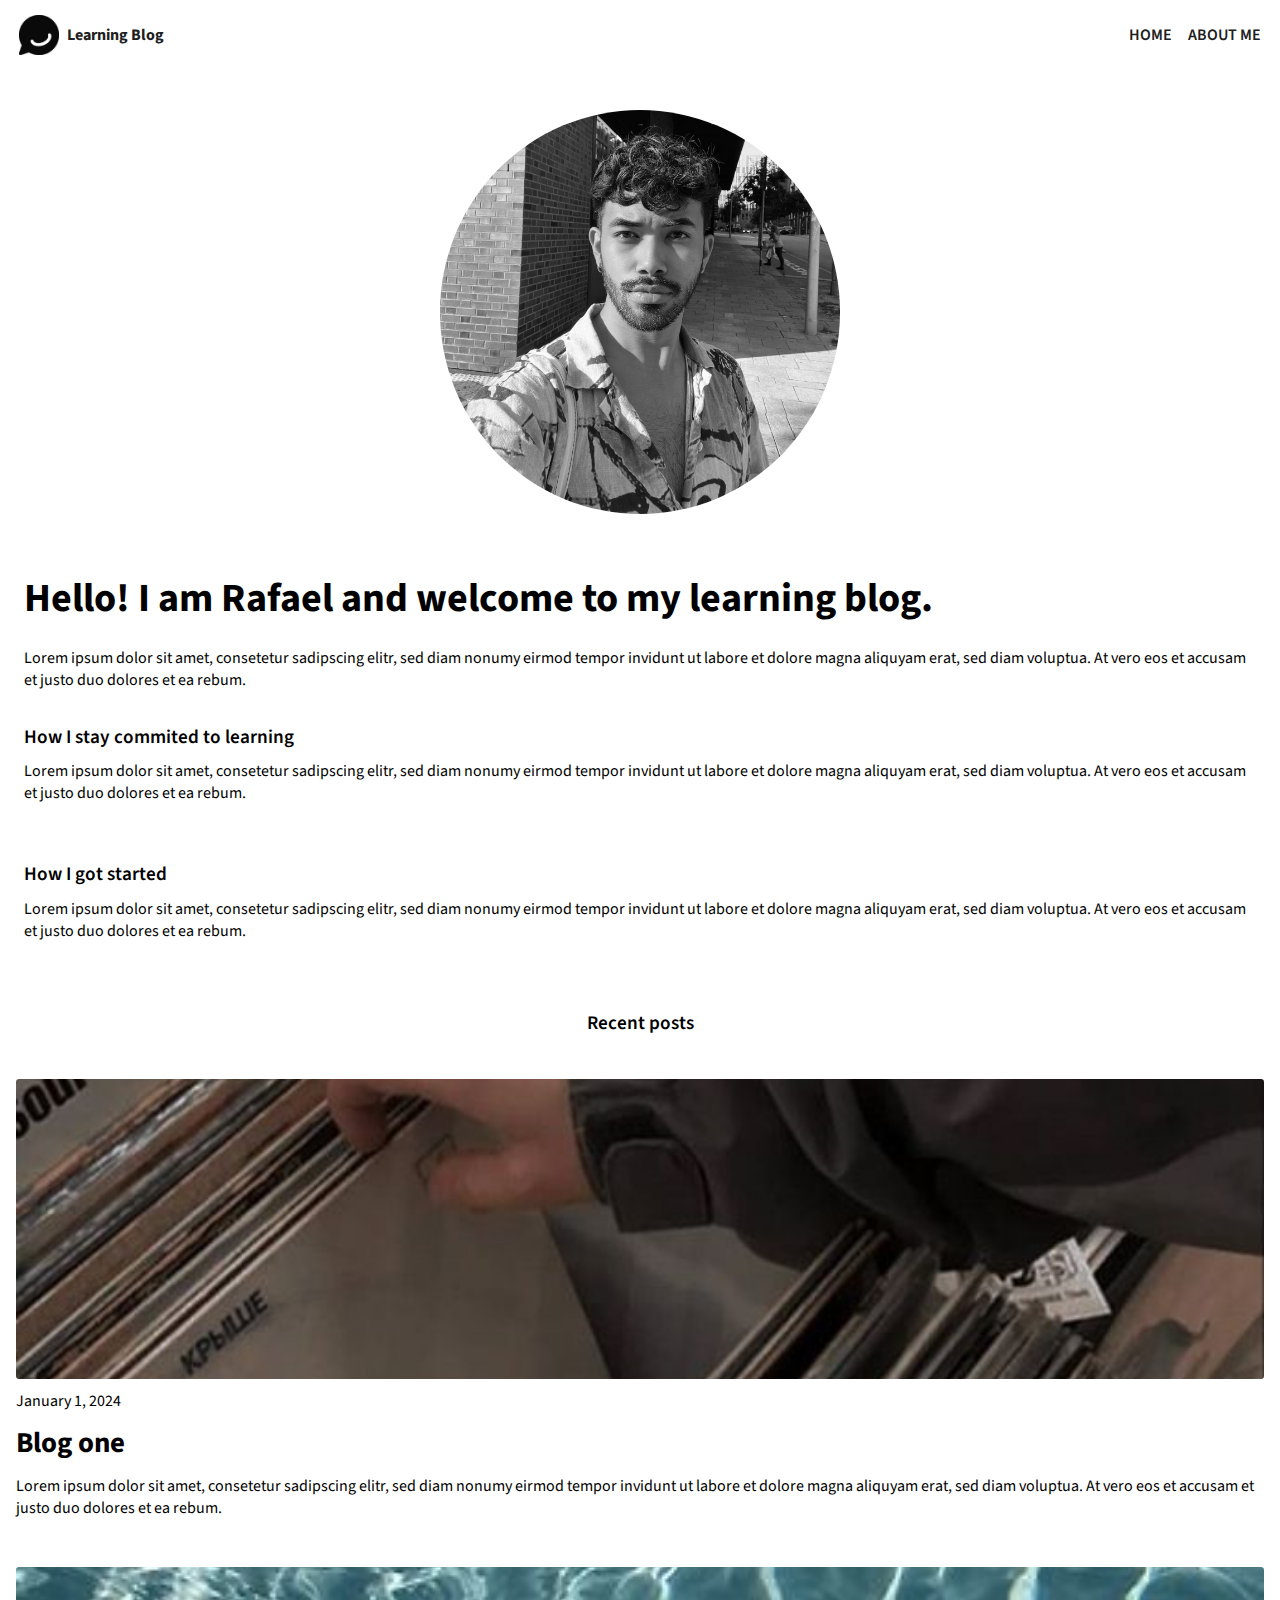
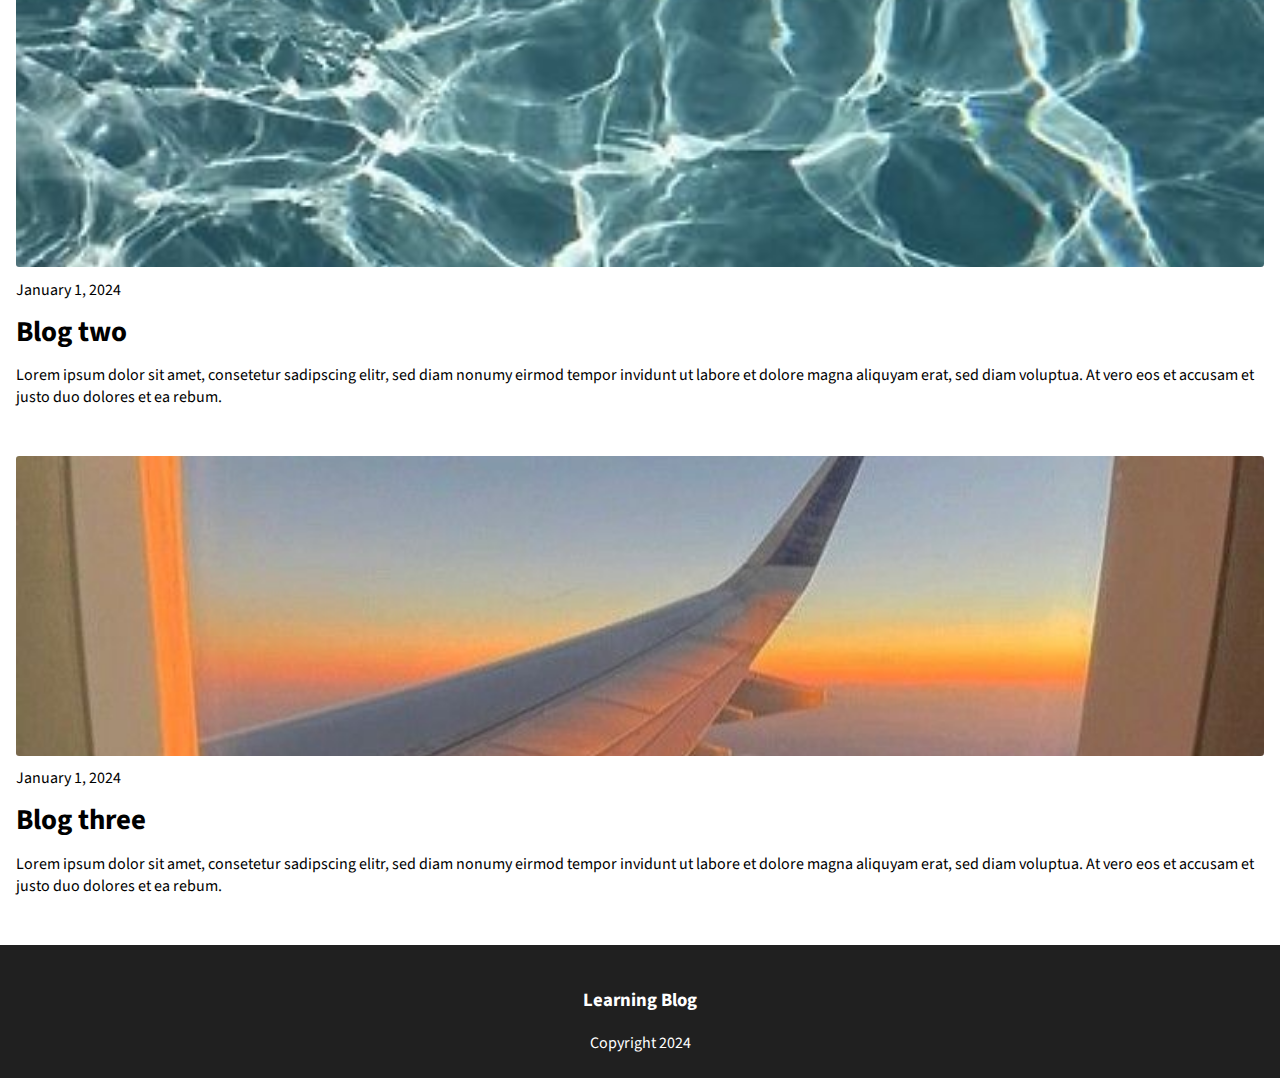
==== about.html @ 52d1913d "add about page" ====
<!DOCTYPE html>
<html lang="en">
<head>
      <meta charset="UTF-8">
      <meta name="viewport" content="width=device-width, initial-scale=1.0">
      <title>Learning Blog</title>
      <link rel="stylesheet" href="about.css">

      <!-- Google Fonts -->
      <link rel="preconnect" href="https://fonts.googleapis.com">
      <link rel="preconnect" href="https://fonts.gstatic.com" crossorigin>
      <link href="https://fonts.googleapis.com/css2?family=Source+Sans+3:ital,wght@0,200..900;1,200..900&display=swap" rel="stylesheet">
</head>
<body>
      <header>
            <nav class="flex"> 
                  <div class="nav-title flex">
                        <img src="./images/blog-logo.png" class="logo" alt="page logo">
                        <h3>Learning Blog</h3>
                  </div>
                  <ul class="flex">
                        <li><a href="./index.html">HOME</a></li>
                        <li><a href="#">ABOUT ME</a></li>
                  </ul>
            </nav>
      </header>

      <main>
            <section class="about flex">

                  <img src="images/user.jpg" alt="User avatar"> 

                  <div class="about-txt flex">
                        <h1>Hello! I am Rafael and welcome to my learning blog.</h1>
                        <p>Lorem ipsum dolor sit amet, consetetur sadipscing elitr, sed diam nonumy eirmod tempor invidunt ut labore et dolore magna aliquyam erat, sed diam voluptua. At vero eos et accusam et justo duo dolores et ea rebum.</p>
                  </div>
      
                  <div class="about-sub">
                        <p class="headline">How I stay commited to learning</p>
                        <p>Lorem ipsum dolor sit amet, consetetur sadipscing elitr, sed diam nonumy eirmod tempor invidunt ut labore et dolore magna aliquyam erat, sed diam voluptua. At vero eos et accusam et justo duo dolores et ea rebum.</p>
                  </div>
      
                  <div class="about-sub">
                        <p class="headline">How I got started</p>
                        <p>Lorem ipsum dolor sit amet, consetetur sadipscing elitr, sed diam nonumy eirmod tempor invidunt ut labore et dolore magna aliquyam erat, sed diam voluptua. At vero eos et accusam et justo duo dolores et ea rebum.</p>
                  </div>
      
                  <p class="headline">Recent posts</p>
            </section>
                  
            <article class="art-one flex">
                  <img src="images/blog-1.jpg">
                  <p>January 1, 2024</p>
                  <h1>Blog one</h1>
                  <p>Lorem ipsum dolor sit amet, consetetur sadipscing elitr, sed diam nonumy eirmod tempor invidunt ut labore et dolore magna aliquyam erat, sed diam voluptua. At vero eos et accusam et justo duo dolores et ea rebum.</p>
            </article>

            <article class="art-two flex">
                  <img src="images/blog-2.jpg">
                  <p>January 1, 2024</p>
                  <h1>Blog two</h1>
                  <p>Lorem ipsum dolor sit amet, consetetur sadipscing elitr, sed diam nonumy eirmod tempor invidunt ut labore et dolore magna aliquyam erat, sed diam voluptua. At vero eos et accusam et justo duo dolores et ea rebum.</p>
            </article>

            <article class="art-three flex">
                  <img src="images/blog-3.jpg">
                  <p>January 1, 2024</p>
                  <h1>Blog three</h1>
                  <p>Lorem ipsum dolor sit amet, consetetur sadipscing elitr, sed diam nonumy eirmod tempor invidunt ut labore et dolore magna aliquyam erat, sed diam voluptua. At vero eos et accusam et justo duo dolores et ea rebum.</p>
            </article>
      </main>

      <footer class="flex">
            <h3>Learning Blog</h3>
            <p>Copyright 2024</p>
      </footer>
      <script src="index.js"></script>
</body>
</html>
---- about.css ----
body, html{
      margin: 0;
      font-family: 'Source Sans 3', 'Arial';
      height: 100vh;
      max-width: 100vw;
}

*, *::before, *::after{
      box-sizing: border-box;
}

/* Typography */

h1, p{
      margin: 0;
}

article h1{
      font-size: 1.8rem;
}


/* Layout */

/* Navigation */
nav{
      min-height: 5vh;
      max-width: 100vw;
      justify-content: space-between;
      align-items: center;
      padding: 0.5em 1.2em;
      color: #202020;
}

.nav-title{
      gap: 0.5em;
      align-items: center;
}

.nav-title h3,
ul{
      font-size: 1rem;
}


.logo{
      width: 40px;
      height: 40px;
}

ul{
      list-style-type: none;
      padding: 0;
      gap: 1em;
      font-weight: 600;
}

a{
      text-decoration: none;
      color: inherit;
}

/* about */

.about{
      padding: 1em 1.5em;
      gap: 2em;
      max-width: 100%;
      flex-direction: column;
      justify-content: center;
      align-items: center;
}

.about h1{
      font-size: 2.5rem;
      margin-bottom: 0.5em;
}

.about > :last-child{
     margin-top: 0.6em;
}

.about-txt{
      flex-direction: column;
}

.about-txt p{
      text-shadow: none;
    
}

.about img{
      width: 100%;
      border-radius: 50%;
      max-width: 400px;
      margin: 1.5em auto;

}


.about-sub{
      margin-bottom: 1.5em;
}


.about .headline{
      font-size: 1.2em;
      font-weight: 600;
      margin-bottom: 0.5em;
}



/* Main */
article{
      margin: 1em 1em 3em 1em;
      max-height: 650px;
      flex-direction: column;
      gap: 0.7em;
}

article img{
      height: 300px;
      width: 100%;
      object-fit: cover;
      border-radius: 0.2em;
}

/* Footer */

footer{
      flex-direction: column;
      color: white;
      background-color: #202020;
      justify-content: center;
      align-items: center;
      padding: 1.5em;
}

/* Media Queries */

/* Utilities */
.flex{
      display: flex;
}

.grid{
      display: grid;
}

.border{
      border: 1px solid red;
}
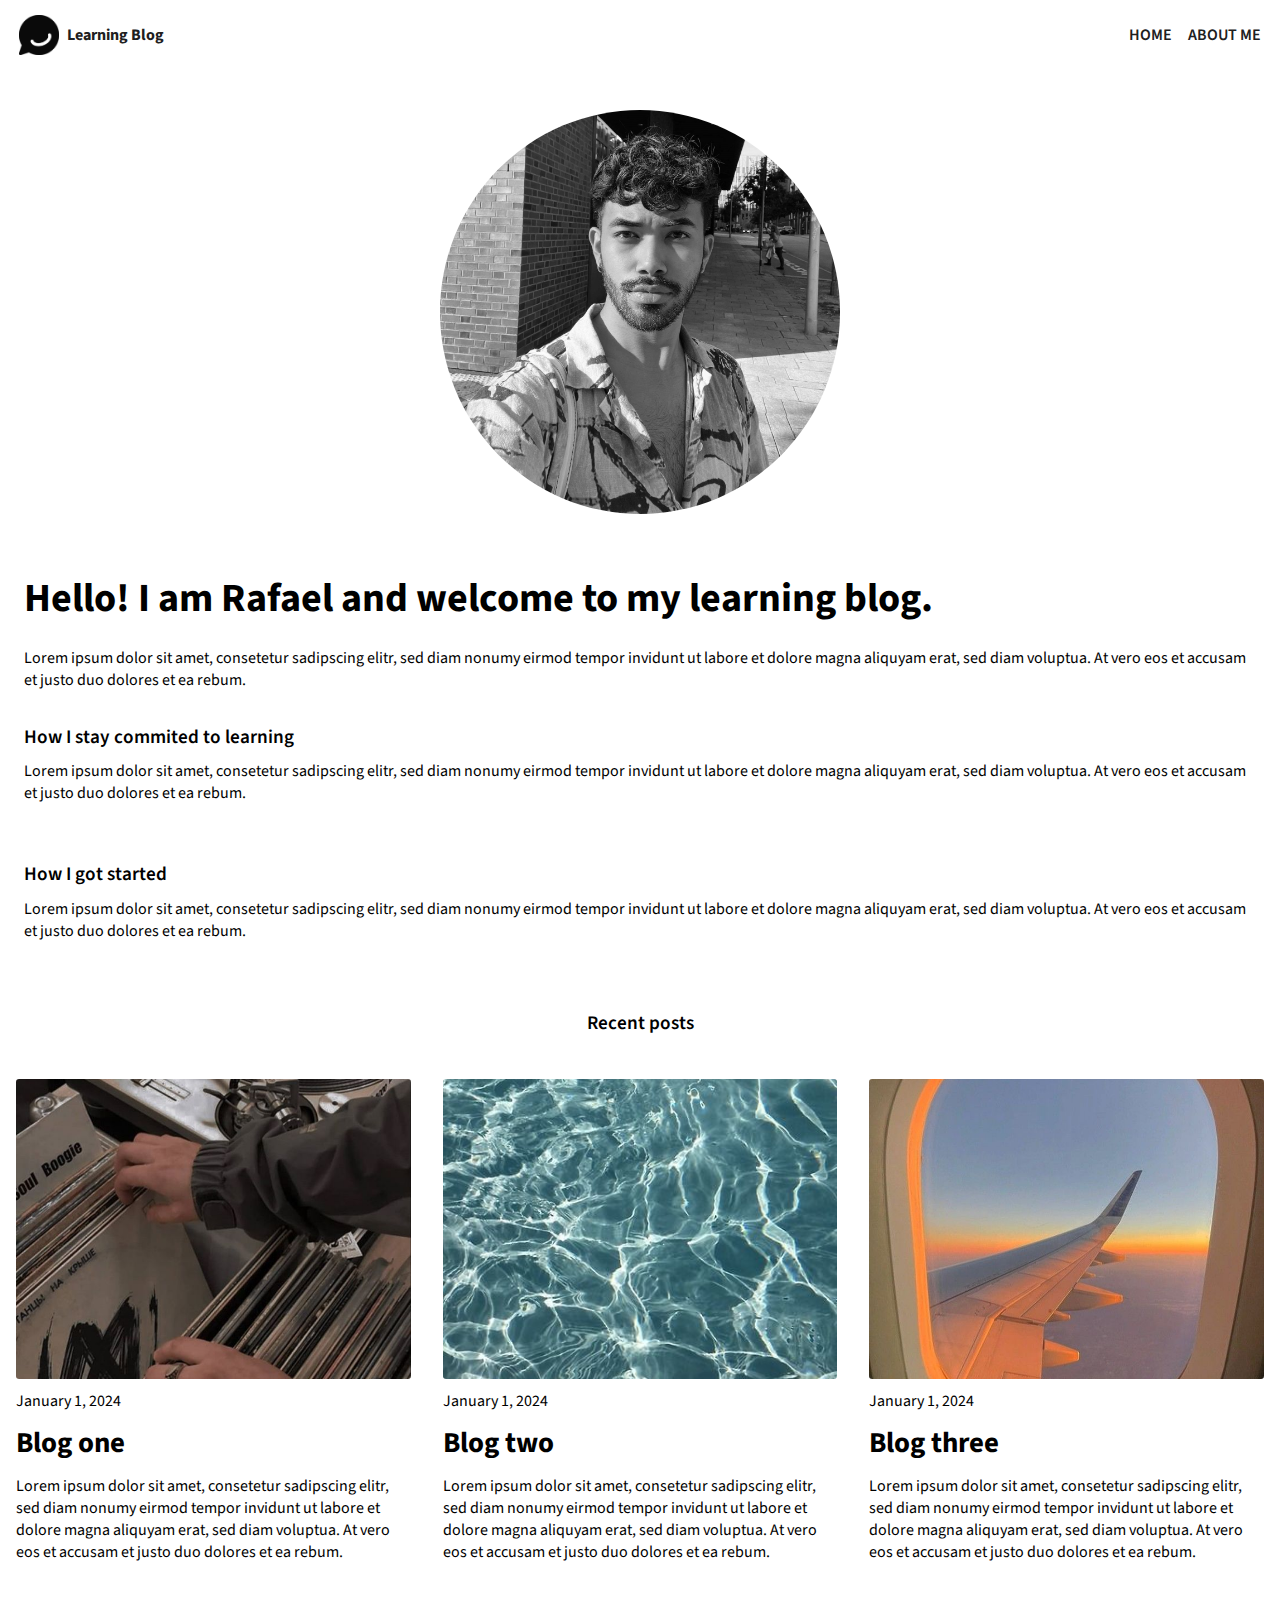
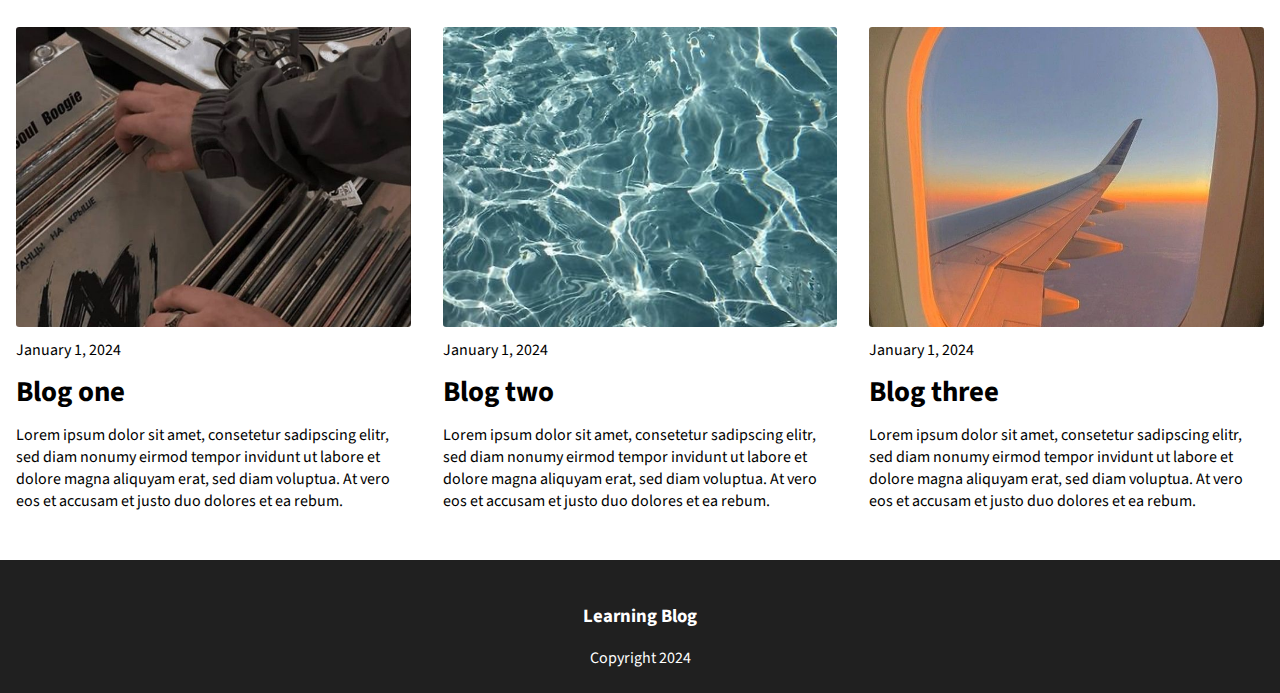
==== commit cd7e803b: "apply grids" ====
--- a/about.html
+++ b/about.html
@@ -26,48 +26,71 @@
       </header>
 
       <main>
-            <section class="about flex">
+            <section class="hero flex">
 
                   <img src="images/user.jpg" alt="User avatar"> 
 
-                  <div class="about-txt flex">
+                  <div class="hero-txt flex">
                         <h1>Hello! I am Rafael and welcome to my learning blog.</h1>
                         <p>Lorem ipsum dolor sit amet, consetetur sadipscing elitr, sed diam nonumy eirmod tempor invidunt ut labore et dolore magna aliquyam erat, sed diam voluptua. At vero eos et accusam et justo duo dolores et ea rebum.</p>
                   </div>
       
-                  <div class="about-sub">
+                  <div class="hero-sub">
                         <p class="headline">How I stay commited to learning</p>
                         <p>Lorem ipsum dolor sit amet, consetetur sadipscing elitr, sed diam nonumy eirmod tempor invidunt ut labore et dolore magna aliquyam erat, sed diam voluptua. At vero eos et accusam et justo duo dolores et ea rebum.</p>
                   </div>
       
-                  <div class="about-sub">
+                  <div class="hero-sub">
                         <p class="headline">How I got started</p>
                         <p>Lorem ipsum dolor sit amet, consetetur sadipscing elitr, sed diam nonumy eirmod tempor invidunt ut labore et dolore magna aliquyam erat, sed diam voluptua. At vero eos et accusam et justo duo dolores et ea rebum.</p>
                   </div>
       
                   <p class="headline">Recent posts</p>
             </section>
-                  
-            <article class="art-one flex">
-                  <img src="images/blog-1.jpg">
-                  <p>January 1, 2024</p>
-                  <h1>Blog one</h1>
-                  <p>Lorem ipsum dolor sit amet, consetetur sadipscing elitr, sed diam nonumy eirmod tempor invidunt ut labore et dolore magna aliquyam erat, sed diam voluptua. At vero eos et accusam et justo duo dolores et ea rebum.</p>
-            </article>
+             
+            <section class="article-container">
+                  <article class="article flex">
+                        <img src="images/blog-1.jpg">
+                        <p>January 1, 2024</p>
+                        <h1>Blog one</h1>
+                        <p>Lorem ipsum dolor sit amet, consetetur sadipscing elitr, sed diam nonumy eirmod tempor invidunt ut labore et dolore magna aliquyam erat, sed diam voluptua. At vero eos et accusam et justo duo dolores et ea rebum.</p>
+                  </article>
+      
+                  <article class="article flex">
+                        <img src="images/blog-2.jpg">
+                        <p>January 1, 2024</p>
+                        <h1>Blog two</h1>
+                        <p>Lorem ipsum dolor sit amet, consetetur sadipscing elitr, sed diam nonumy eirmod tempor invidunt ut labore et dolore magna aliquyam erat, sed diam voluptua. At vero eos et accusam et justo duo dolores et ea rebum.</p>
+                  </article>
+      
+                  <article class="article flex">
+                        <img src="images/blog-3.jpg">
+                        <p>January 1, 2024</p>
+                        <h1>Blog three</h1>
+                        <p>Lorem ipsum dolor sit amet, consetetur sadipscing elitr, sed diam nonumy eirmod tempor invidunt ut labore et dolore magna aliquyam erat, sed diam voluptua. At vero eos et accusam et justo duo dolores et ea rebum.</p>
+                  </article>
 
-            <article class="art-two flex">
-                  <img src="images/blog-2.jpg">
-                  <p>January 1, 2024</p>
-                  <h1>Blog two</h1>
-                  <p>Lorem ipsum dolor sit amet, consetetur sadipscing elitr, sed diam nonumy eirmod tempor invidunt ut labore et dolore magna aliquyam erat, sed diam voluptua. At vero eos et accusam et justo duo dolores et ea rebum.</p>
-            </article>
+                  <article class="article flex">
+                        <img src="images/blog-1.jpg">
+                        <p>January 1, 2024</p>
+                        <h1>Blog one</h1>
+                        <p>Lorem ipsum dolor sit amet, consetetur sadipscing elitr, sed diam nonumy eirmod tempor invidunt ut labore et dolore magna aliquyam erat, sed diam voluptua. At vero eos et accusam et justo duo dolores et ea rebum.</p>
+                  </article>
 
-            <article class="art-three flex">
-                  <img src="images/blog-3.jpg">
-                  <p>January 1, 2024</p>
-                  <h1>Blog three</h1>
-                  <p>Lorem ipsum dolor sit amet, consetetur sadipscing elitr, sed diam nonumy eirmod tempor invidunt ut labore et dolore magna aliquyam erat, sed diam voluptua. At vero eos et accusam et justo duo dolores et ea rebum.</p>
-            </article>
+                  <article class="article flex">
+                        <img src="images/blog-2.jpg">
+                        <p>January 1, 2024</p>
+                        <h1>Blog two</h1>
+                        <p>Lorem ipsum dolor sit amet, consetetur sadipscing elitr, sed diam nonumy eirmod tempor invidunt ut labore et dolore magna aliquyam erat, sed diam voluptua. At vero eos et accusam et justo duo dolores et ea rebum.</p>
+                  </article>
+
+                  <article class="article flex">
+                        <img src="images/blog-3.jpg">
+                        <p>January 1, 2024</p>
+                        <h1>Blog three</h1>
+                        <p>Lorem ipsum dolor sit amet, consetetur sadipscing elitr, sed diam nonumy eirmod tempor invidunt ut labore et dolore magna aliquyam erat, sed diam voluptua. At vero eos et accusam et justo duo dolores et ea rebum.</p>
+                  </article>
+            </section>
       </main>
 
       <footer class="flex">
--- a/about.css
+++ b/about.css
@@ -62,34 +62,37 @@
 
 /* about */
 
-.about{
+.hero{
       padding: 1em 1.5em;
       gap: 2em;
       max-width: 100%;
       flex-direction: column;
       justify-content: center;
       align-items: center;
+      
 }
 
-.about h1{
+
+
+.hero h1{
       font-size: 2.5rem;
       margin-bottom: 0.5em;
 }
 
-.about > :last-child{
+.hero > :last-child{
      margin-top: 0.6em;
 }
 
-.about-txt{
+.hero-txt{
       flex-direction: column;
 }
 
-.about-txt p{
+.hero-txt p{
       text-shadow: none;
     
 }
 
-.about img{
+.hero img{
       width: 100%;
       border-radius: 50%;
       max-width: 400px;
@@ -98,12 +101,12 @@
 }
 
 
-.about-sub{
+.hero-sub{
       margin-bottom: 1.5em;
 }
 
 
-.about .headline{
+.hero .headline{
       font-size: 1.2em;
       font-weight: 600;
       margin-bottom: 0.5em;
@@ -115,6 +118,8 @@
 article{
       margin: 1em 1em 3em 1em;
       max-height: 650px;
+      max-width: 650px;
+      min-width: 300px;
       flex-direction: column;
       gap: 0.7em;
 }
@@ -139,6 +144,20 @@
 
 /* Media Queries */
 
+@media(min-width: 650px){
+      .article-container{
+            display: grid;
+            grid-template-columns: 1fr 1fr;
+      }
+}
+
+@media(min-width: 1200px){
+      .article-container{
+            display: grid;
+            grid-template-columns: 1fr 1fr 1fr;
+      }
+}
+
 /* Utilities */
 .flex{
       display: flex;
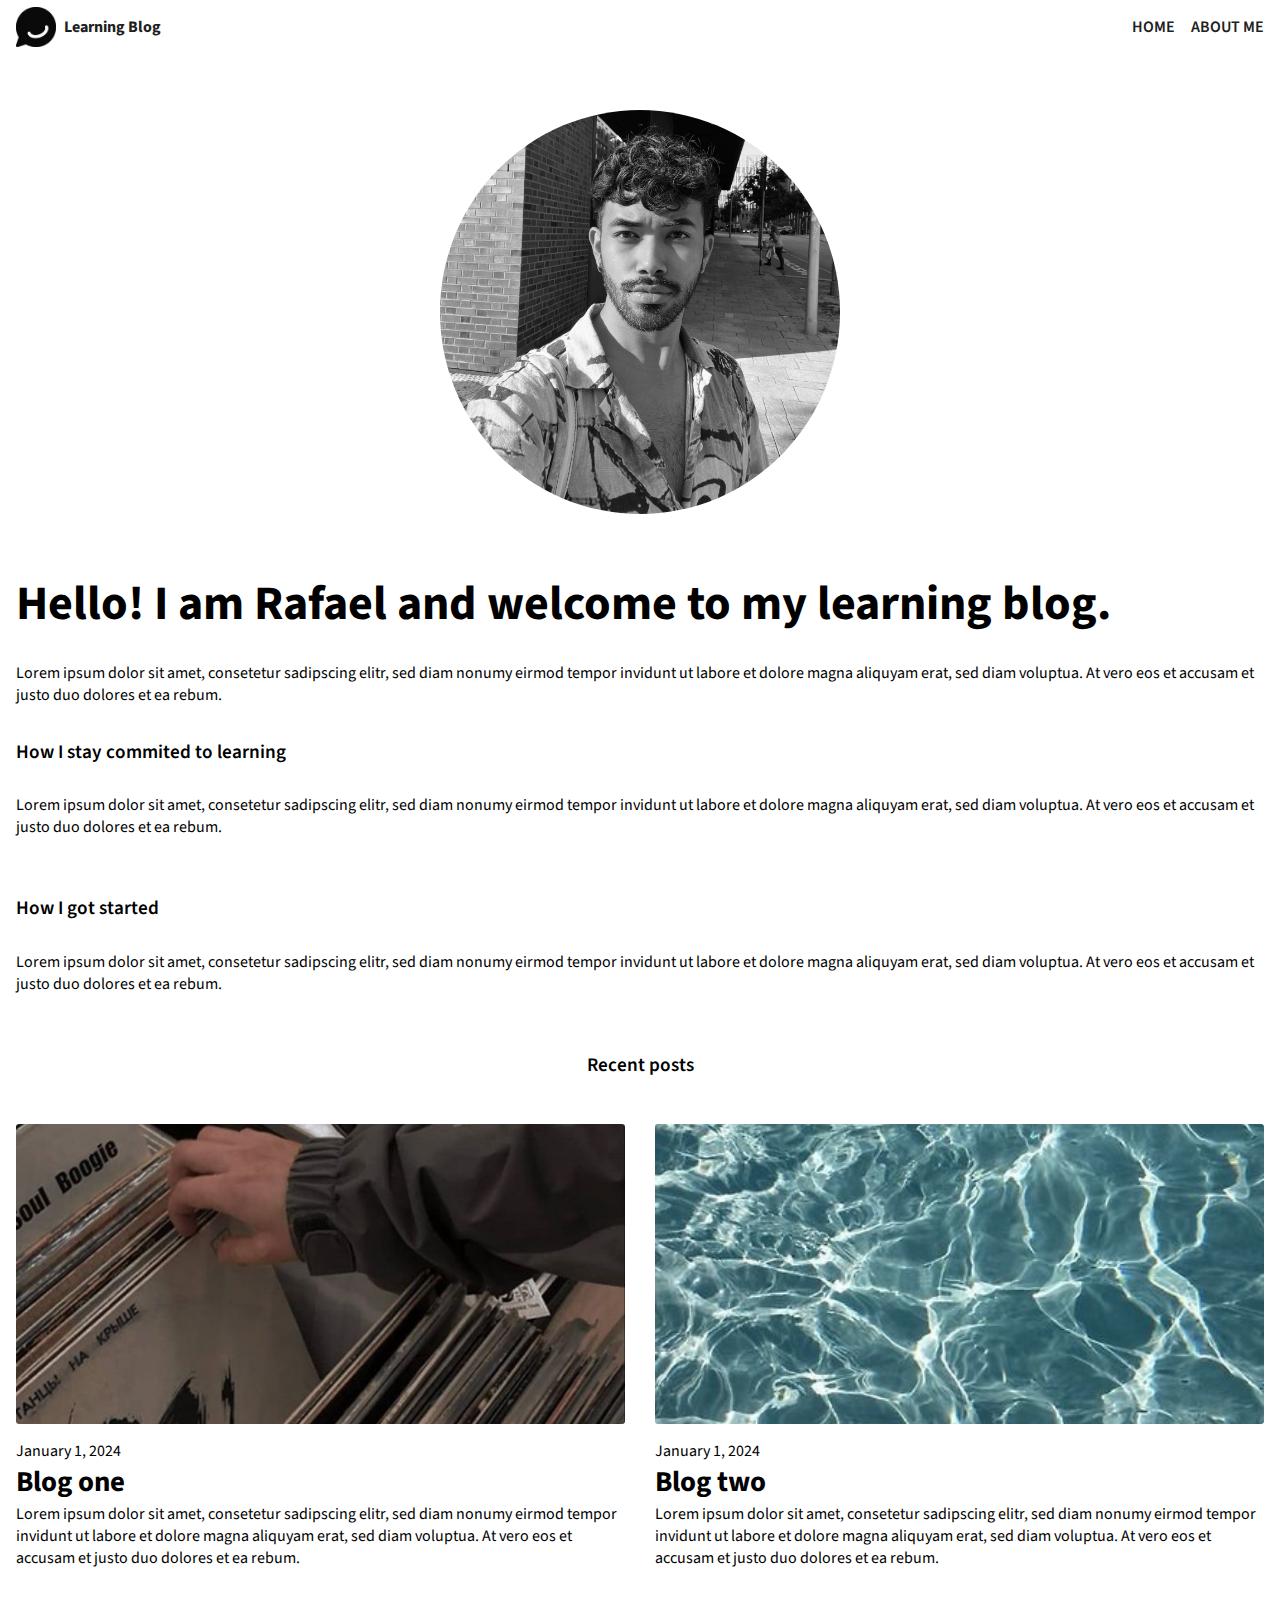
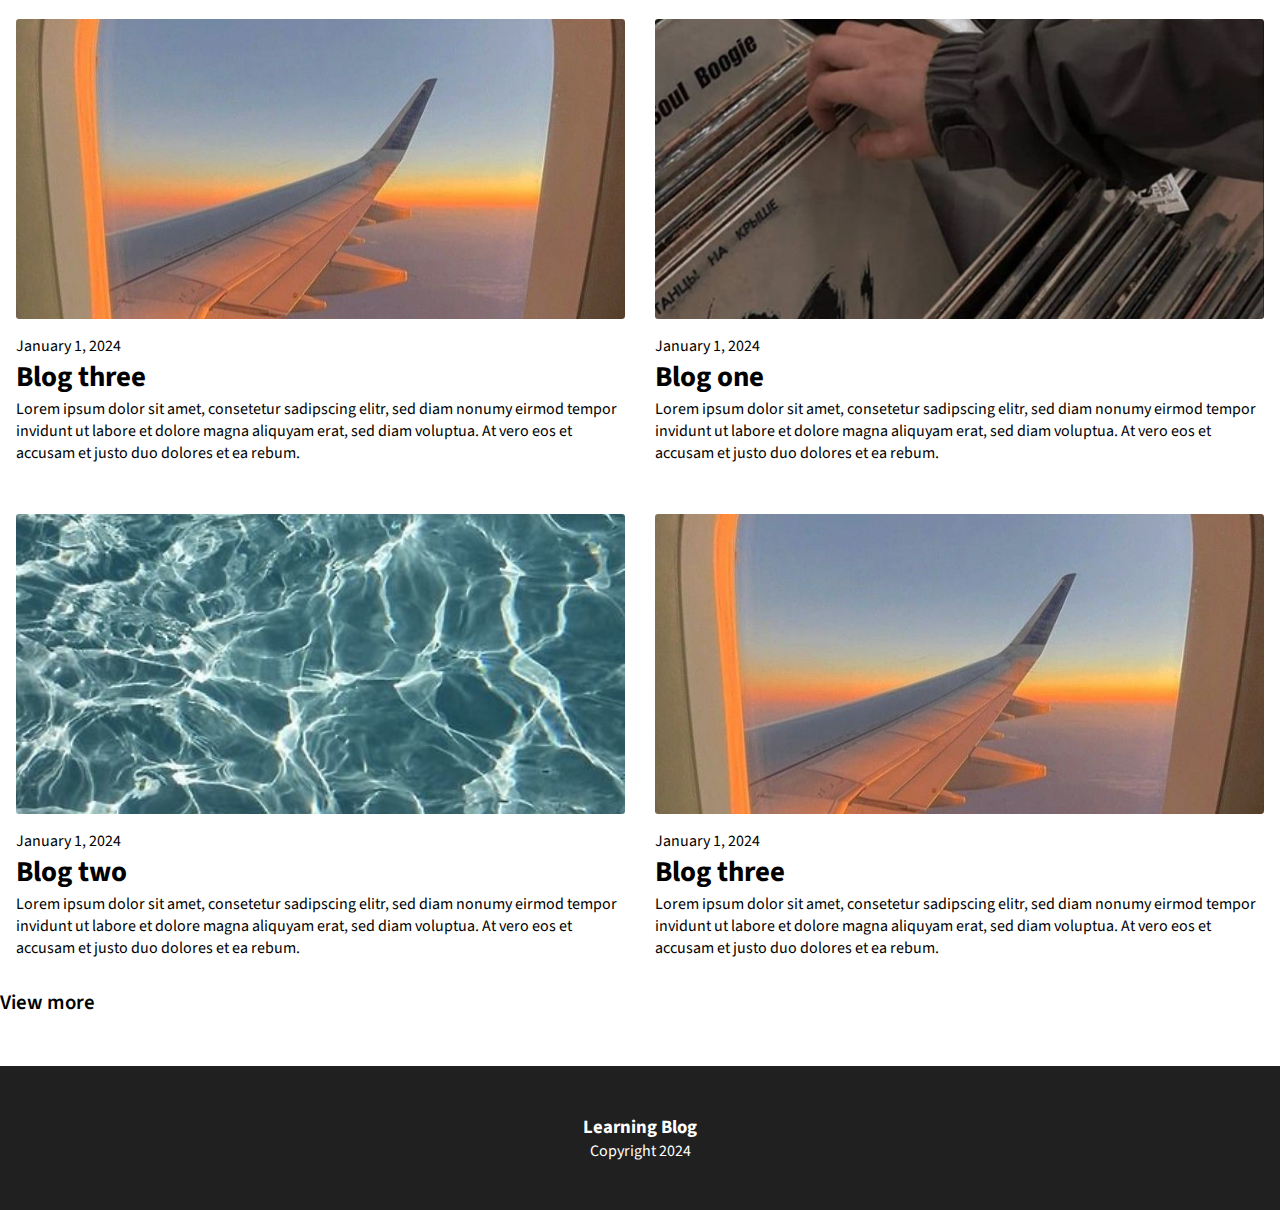
==== commit 1048e5a1: "fix grid composition and add view more button" ====
--- a/about.html
+++ b/about.html
@@ -4,7 +4,7 @@
       <meta charset="UTF-8">
       <meta name="viewport" content="width=device-width, initial-scale=1.0">
       <title>Learning Blog</title>
-      <link rel="stylesheet" href="about.css">
+      <link rel="stylesheet" href="index.css">
 
       <!-- Google Fonts -->
       <link rel="preconnect" href="https://fonts.googleapis.com">
@@ -13,7 +13,7 @@
 </head>
 <body>
       <header>
-            <nav class="flex"> 
+            <nav class="nav-container flex"> 
                   <div class="nav-title flex">
                         <img src="./images/blog-logo.png" class="logo" alt="page logo">
                         <h3>Learning Blog</h3>
@@ -26,21 +26,20 @@
       </header>
 
       <main>
-            <section class="hero flex">
-
+            <section class="about-hero flex">
                   <img src="images/user.jpg" alt="User avatar"> 
 
-                  <div class="hero-txt flex">
+                  <div class="about-hero-txt flex">
                         <h1>Hello! I am Rafael and welcome to my learning blog.</h1>
                         <p>Lorem ipsum dolor sit amet, consetetur sadipscing elitr, sed diam nonumy eirmod tempor invidunt ut labore et dolore magna aliquyam erat, sed diam voluptua. At vero eos et accusam et justo duo dolores et ea rebum.</p>
                   </div>
       
-                  <div class="hero-sub">
+                  <div class="about-hero-sub">
                         <p class="headline">How I stay commited to learning</p>
                         <p>Lorem ipsum dolor sit amet, consetetur sadipscing elitr, sed diam nonumy eirmod tempor invidunt ut labore et dolore magna aliquyam erat, sed diam voluptua. At vero eos et accusam et justo duo dolores et ea rebum.</p>
                   </div>
       
-                  <div class="hero-sub">
+                  <div class="about-hero-sub">
                         <p class="headline">How I got started</p>
                         <p>Lorem ipsum dolor sit amet, consetetur sadipscing elitr, sed diam nonumy eirmod tempor invidunt ut labore et dolore magna aliquyam erat, sed diam voluptua. At vero eos et accusam et justo duo dolores et ea rebum.</p>
                   </div>
@@ -91,6 +90,7 @@
                         <p>Lorem ipsum dolor sit amet, consetetur sadipscing elitr, sed diam nonumy eirmod tempor invidunt ut labore et dolore magna aliquyam erat, sed diam voluptua. At vero eos et accusam et justo duo dolores et ea rebum.</p>
                   </article>
             </section>
+            <h3 class="view-btn">View more</h3>
       </main>
 
       <footer class="flex">
--- a/index.css
+++ b/index.css
@@ -0,0 +1,325 @@
+body,
+html {
+      margin: 0;
+      font-family: 'Source Sans 3', 'Arial';
+      height: 100vh;
+      max-width: 100vw;
+        
+}
+
+*{
+      box-sizing: border-box;  
+}
+
+/* Typography */
+
+h1,
+h3,
+p {
+      margin: 0;
+}
+
+
+.hero h1 {
+      font-size: 2rem;
+}
+
+.hero p {
+      font-size: 1rem;
+      text-shadow: 0 0 1px #202020;
+}
+
+article h1 {
+      font-size: 1.8rem;
+}
+
+
+/* Layout */
+
+/* Navigation */
+
+.nav-container {
+      
+      justify-content: space-between;
+      align-items: center;
+      color: #202020;
+      gap: 1em;
+      margin: 0 auto 1em;
+}
+
+.nav-title {
+      gap: 0.5em;
+      align-items: center;
+}
+
+.nav-title h3,
+ul {
+      font-size: 1rem;
+}
+
+.logo {
+      width: 40px;
+      height: 40px;
+}
+
+ul {
+      list-style-type: none;
+      padding: 0;
+      gap: 1em;
+      font-weight: 600;
+}
+
+a {
+      text-decoration: none;
+      color: inherit;
+}
+
+
+/* Hero */
+.hero {
+
+      min-height: 400px;
+      padding: 6em 1em 1em 1em;
+      flex-direction: column;
+      justify-content: center;
+      color: white;
+      overflow: hidden;
+      margin: 0 auto 2.5em;
+}
+
+
+.bg-img {
+      background-image: url("images/hero.jpg");
+      background-size: cover;
+      background-position: center;
+}
+
+.hero-link {
+      border: none;
+      font-family: inherit;
+      color: white;
+      font-size: 2rem;
+      font-weight: 600;
+      text-shadow: 0 0 1px #202020;
+      text-align: start;
+      cursor: pointer;
+      padding: 0;
+}
+
+.hero img {
+      height: 100vh;
+      width: 100vw;
+      object-fit: cover;
+      object-position: top;
+}
+
+
+
+/* about-hero */
+
+.about-hero{
+      padding: 1em 1em;
+      gap: 2em;
+      min-width: 450px;
+      flex-direction: column; 
+}
+
+.about-hero h1{
+      font-size: 3rem;
+      margin-bottom: 0.5em;
+}
+
+.about-hero > :last-child{
+     margin-top: 0.6em;
+}
+
+.about-hero-txt{
+      flex-direction: column;
+}
+
+.about-hero-txt p{
+      text-shadow: none;
+    
+}
+
+.about-hero img{
+      width: 100%;
+      border-radius: 50%;
+      max-width: 400px;
+      margin: 1.5em auto;
+
+}
+
+
+.about-hero-sub{
+      margin-bottom: 1.5em;
+}
+
+
+.about-hero .headline{
+      font-size: 1.2em;
+      font-weight: 600;
+      margin:0 auto 1.5em;
+}
+
+
+/* jour-hero */
+
+.jour-hero{
+      gap: 2em;
+      flex-direction: column;
+      padding: 1em 1em;
+}
+
+.jour-hero > :last-child{
+     margin-top: 0.6em;
+}
+
+.jour-hero-txt{
+      flex-direction: column;
+}
+
+.jour-hero-txt p{
+      text-shadow: none;
+    
+}
+
+.jour-hero img{
+      width: 100%;
+      max-width: 1600px;
+      max-height: 450px;
+      object-fit: cover;
+      margin: 1.5em auto;
+
+}
+
+.jour-hero-link{
+      border: none;
+      color: #202020;
+      font-size: 2rem;
+      font-weight: 600;
+      cursor: pointer;
+      padding: 0;
+      margin: 0.5em 0;
+      text-shadow: none;
+}
+
+.jour-hero-sub{
+      margin-bottom: 1.5em;
+}
+
+
+.jour-hero .headline{
+      font-size: 1.2em;
+      font-weight: 600;
+      margin:0 auto 1.5em;
+}
+
+
+
+
+/* Main */
+
+.article-container {
+      display: grid;
+      grid-template-columns: repeat(auto-fill, minmax(450px, auto));
+      column-gap: 30px;    
+      row-gap: 50px;
+      margin: 0 auto 1.8em;
+}
+
+article {
+      flex-direction: column;
+}
+
+article img {
+      height: 300px;
+      width: 100%;
+      object-fit: cover;
+      border-radius: 0.2em;
+      margin-bottom: 1em;
+}
+
+.view-btn{
+      margin: 0 auto;
+      display: block;
+      font-family: inherit;
+      background-color: transparent;
+      border: none;
+      font-size: 1.3em;
+      font-weight: 600;
+      cursor: pointer;
+}
+
+
+/* Footer */
+
+footer {
+      flex-direction: column;
+      color: white;
+      background-color: #202020;
+      justify-content: center;
+      align-items: center;
+      padding: 3em;
+      margin-top: 3.1rem;
+      min-width: 450px;
+}
+
+/* Media Queries */
+
+@media(max-width: 480px){
+
+      .article-container {
+            display: grid;
+            grid-template-columns: 1fr;
+            row-gap: 50px;
+      }
+}
+
+
+/* Utilities */
+
+.nav-container,
+.article-container{
+      padding: 0 1em;
+}
+
+
+.nav-container,
+main,
+.hero,
+.jour-hero,
+.about-hero,
+.article-container{
+      min-width: 450px;
+
+}
+
+main,
+.about-hero,
+.jour-hero,
+.view-btn{
+      margin: 0 auto;
+} 
+
+
+.nav-container,
+.jour-hero,
+.about-hero,
+.hero,
+.article-container{
+      max-width: 1600px;
+}
+
+
+.flex {
+      display: flex;
+}
+
+.grid {
+      display: grid;
+}
+
+.border {
+      border: 1px solid red;
+}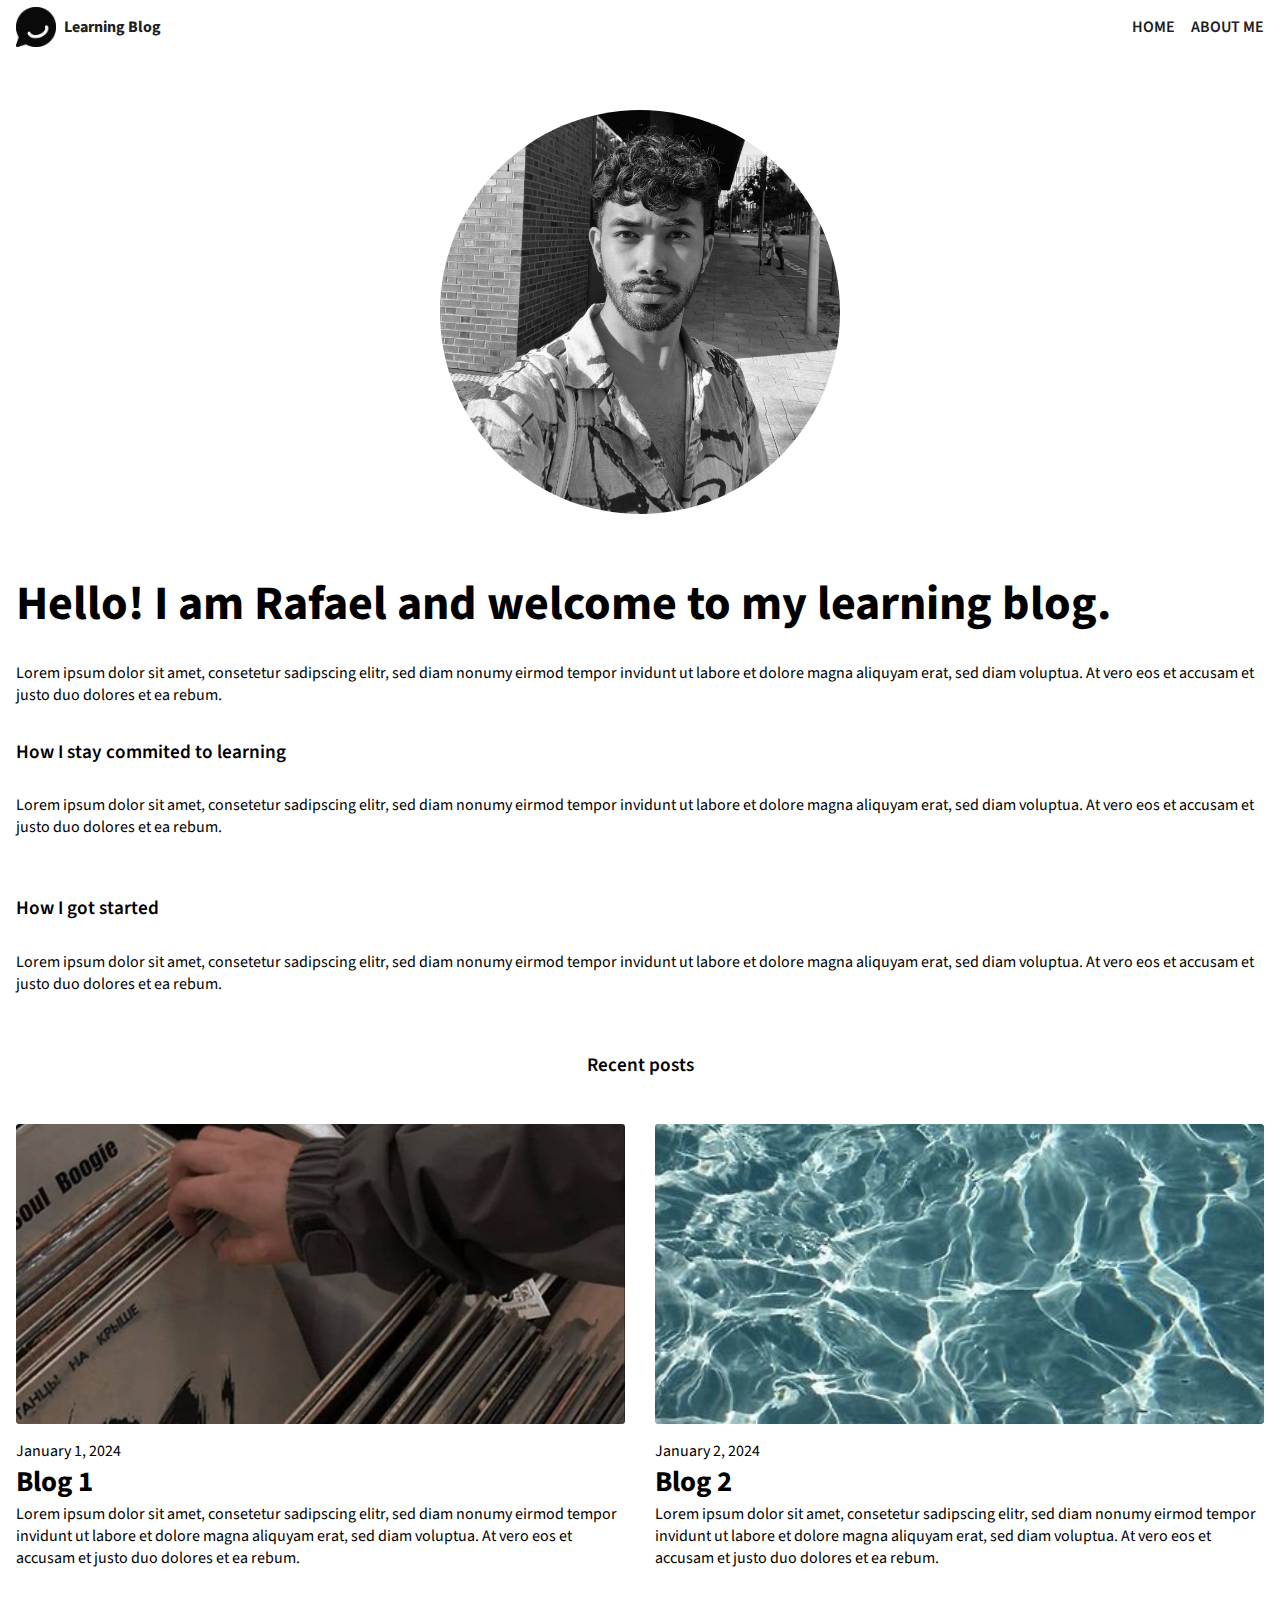
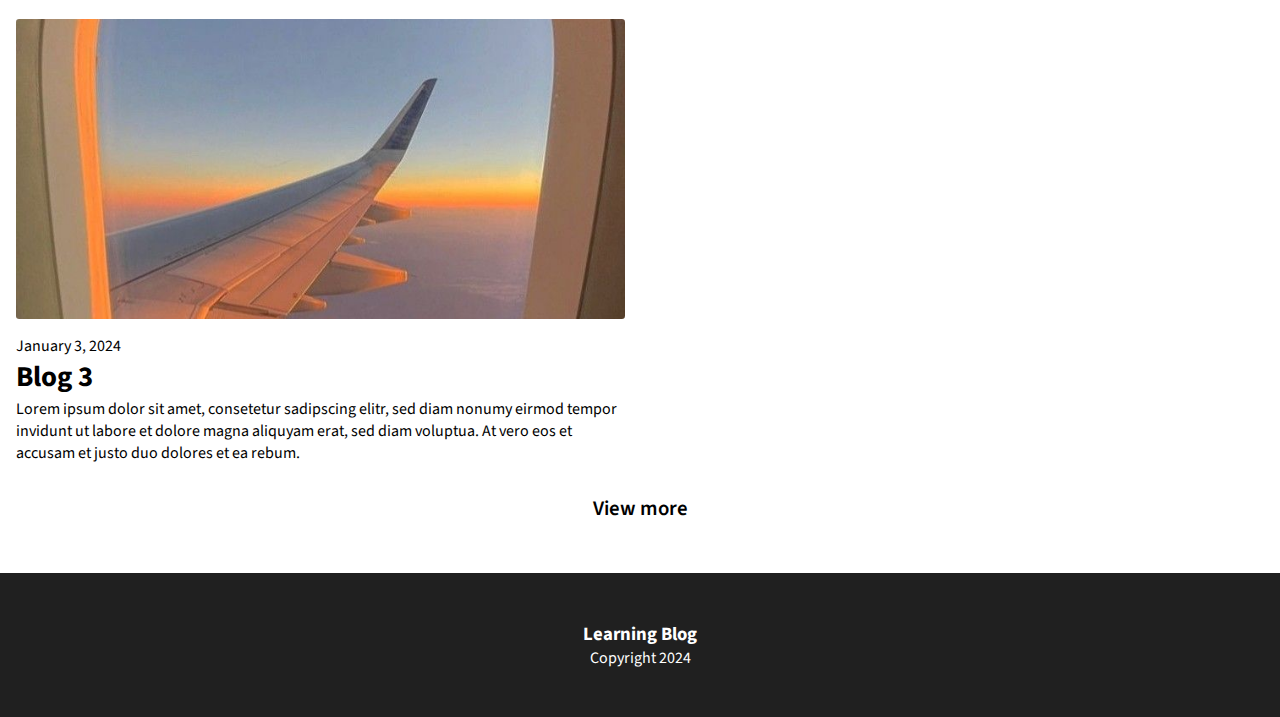
==== commit 04e5a95c: "add view more and view less function" ====
--- a/about.html
+++ b/about.html
@@ -90,13 +90,13 @@
                         <p>Lorem ipsum dolor sit amet, consetetur sadipscing elitr, sed diam nonumy eirmod tempor invidunt ut labore et dolore magna aliquyam erat, sed diam voluptua. At vero eos et accusam et justo duo dolores et ea rebum.</p>
                   </article>
             </section>
-            <h3 class="view-btn">View more</h3>
+            <button class="view-btn">View more</button>
       </main>
 
       <footer class="flex">
             <h3>Learning Blog</h3>
             <p>Copyright 2024</p>
       </footer>
-      <script src="index.js"></script>
+      <script src="index.js" type="module"></script>
 </body>
 </html>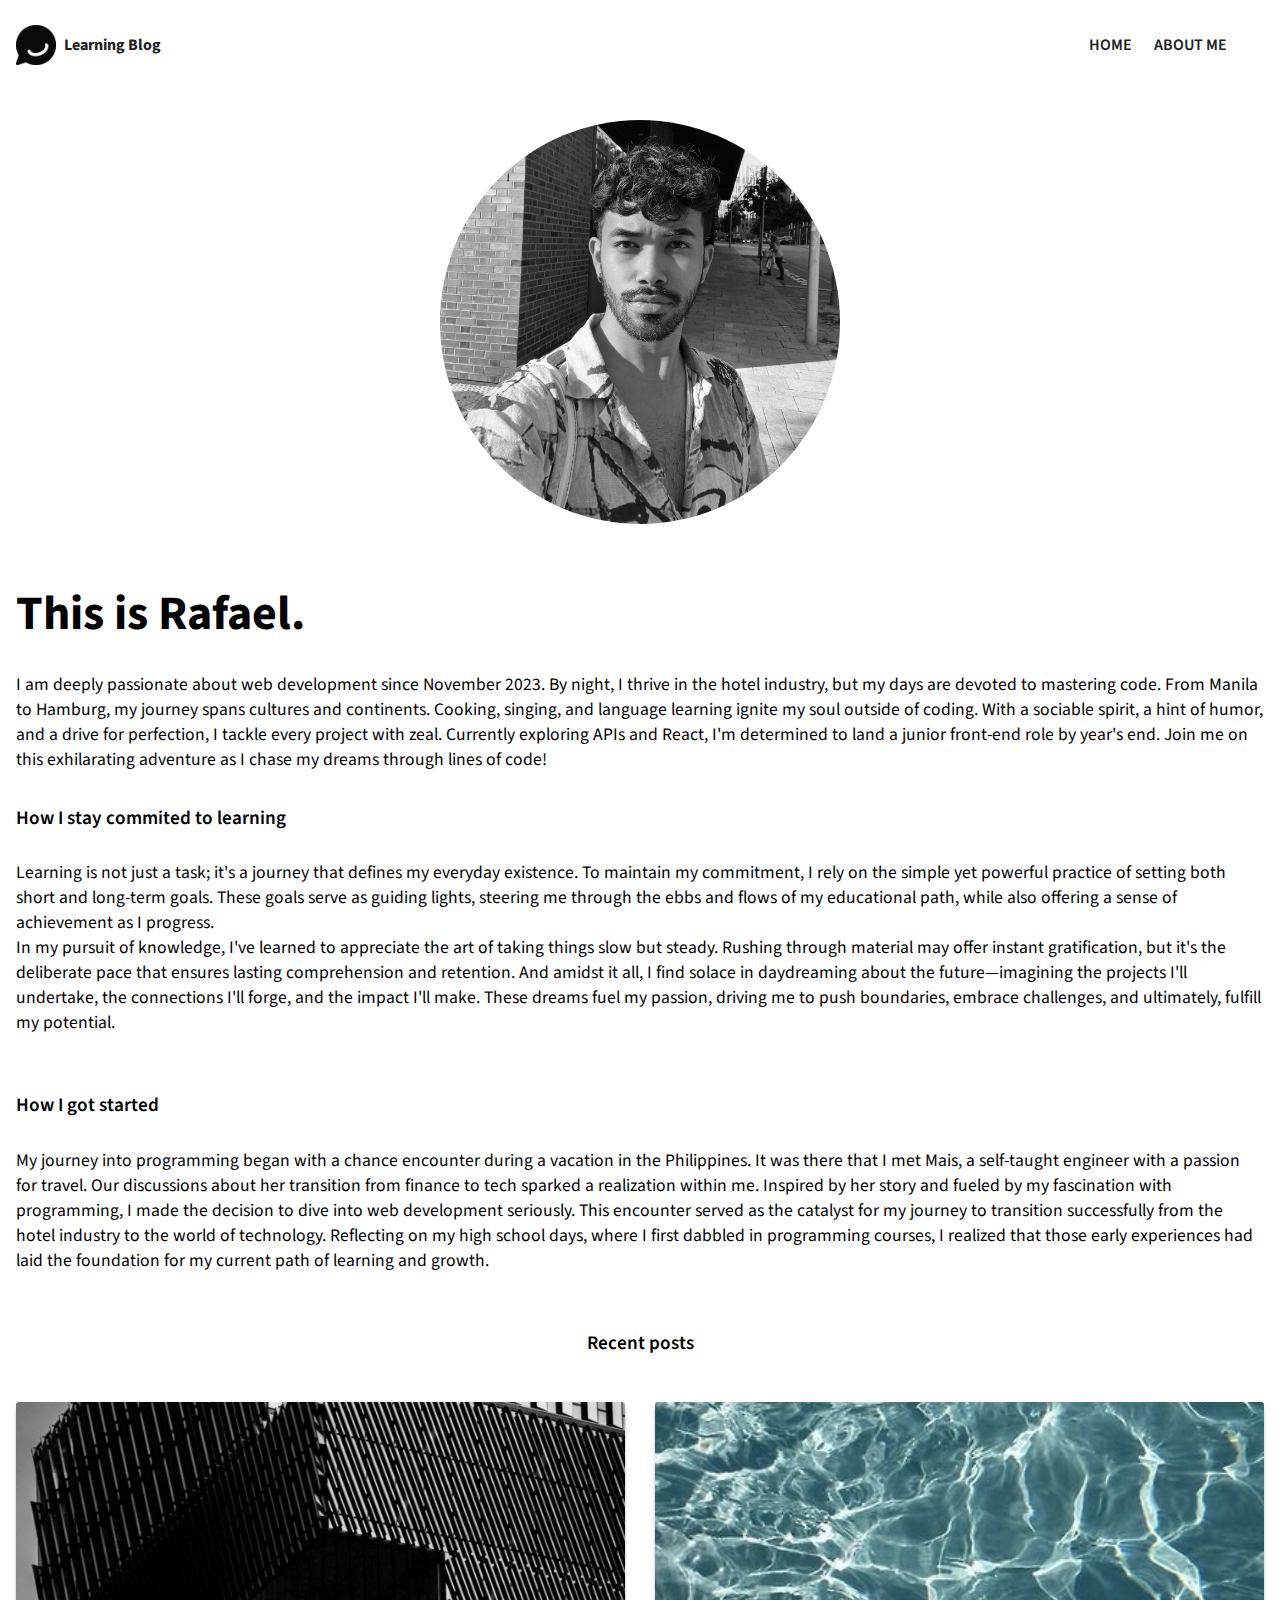
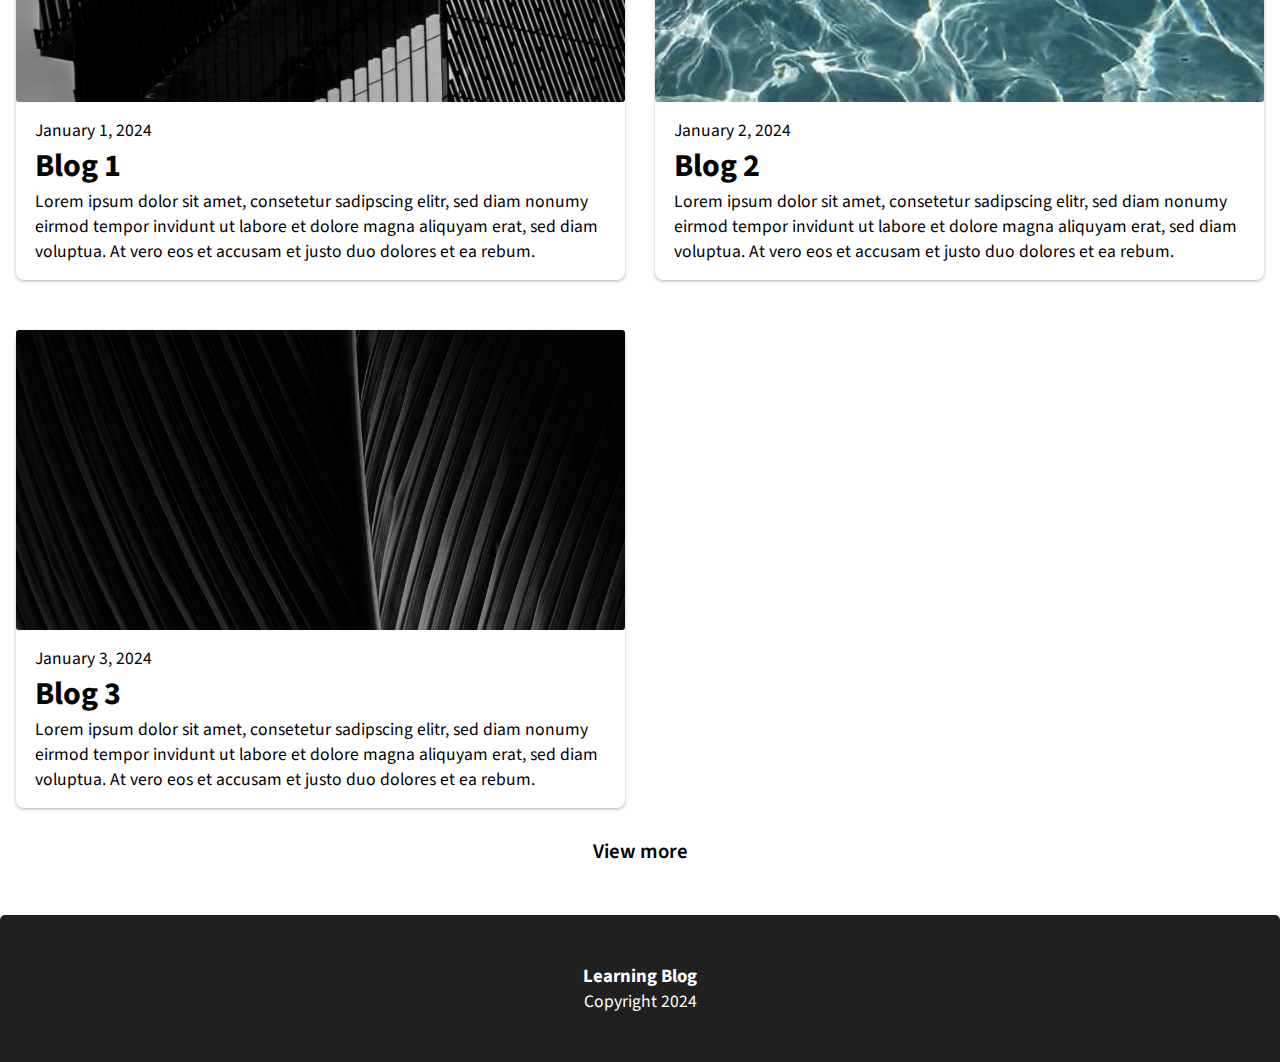
==== commit 50b4ee2f: "add burger menu" ====
--- a/about.html
+++ b/about.html
@@ -5,6 +5,9 @@
       <meta name="viewport" content="width=device-width, initial-scale=1.0">
       <title>Learning Blog</title>
       <link rel="stylesheet" href="index.css">
+
+      <!-- Font Awesome -->
+      <link rel="stylesheet" href="https://cdnjs.cloudflare.com/ajax/libs/font-awesome/6.5.1/css/all.min.css" integrity="sha512-DTOQO9RWCH3ppGqcWaEA1BIZOC6xxalwEsw9c2QQeAIftl+Vegovlnee1c9QX4TctnWMn13TZye+giMm8e2LwA==" crossorigin="anonymous" referrerpolicy="no-referrer" />
 
       <!-- Google Fonts -->
       <link rel="preconnect" href="https://fonts.googleapis.com">
@@ -18,9 +21,18 @@
                         <img src="./images/blog-logo.png" class="logo" alt="page logo">
                         <h3>Learning Blog</h3>
                   </div>
-                  <ul class="flex">
-                        <li><a href="./index.html">HOME</a></li>
-                        <li><a href="#">ABOUT ME</a></li>
+                  <div class="open-menu"><i class="fa-solid fa-bars"></i></div>
+                  <ul class="main-menu flex">
+                        <li><a href="./index.html"><span>HOME</span></a></li>
+                        <li><a href="./about.html"><span>ABOUT ME</span></a></li>
+                        <div class="close-menu"><i class="fa-solid fa-xmark"></i></div>
+                        <span class="icons">
+                              <a href="https://www.linkedin.com/in/rafael-cruz-9462b822a/" target="_blank"><i class="fa-brands fa-linkedin icons"></i></a>
+
+                              <a href="https://www.instagram.com/rafaelcruez/" target="_blank"><i class="fa-brands fa-instagram icons"></i></a>
+
+                              <a href="mailto:rafaelcruz@outlook.de"><i class="fa-solid fa-envelope icons"></i></a>
+                        </span>
                   </ul>
             </nav>
       </header>
@@ -30,66 +42,29 @@
                   <img src="images/user.jpg" alt="User avatar"> 
 
                   <div class="about-hero-txt flex">
-                        <h1>Hello! I am Rafael and welcome to my learning blog.</h1>
-                        <p>Lorem ipsum dolor sit amet, consetetur sadipscing elitr, sed diam nonumy eirmod tempor invidunt ut labore et dolore magna aliquyam erat, sed diam voluptua. At vero eos et accusam et justo duo dolores et ea rebum.</p>
+                        <h1>This is Rafael.</h1>
+                        <p>I am deeply passionate about web development since November 2023. By night, I thrive in the hotel industry, but my days are devoted to mastering code. From Manila to Hamburg, my journey spans cultures and continents. Cooking, singing, and language learning ignite my soul outside of coding. With a sociable spirit, a hint of humor, and a drive for perfection, I tackle every project with zeal. Currently exploring APIs and React, I'm determined to land a junior front-end role by year's end. Join me on this exhilarating adventure as I chase my dreams through lines of code!</p>
                   </div>
       
                   <div class="about-hero-sub">
                         <p class="headline">How I stay commited to learning</p>
-                        <p>Lorem ipsum dolor sit amet, consetetur sadipscing elitr, sed diam nonumy eirmod tempor invidunt ut labore et dolore magna aliquyam erat, sed diam voluptua. At vero eos et accusam et justo duo dolores et ea rebum.</p>
+                        <p>Learning is not just a task; it's a journey that defines my everyday existence. To maintain my commitment, I rely on the simple yet powerful practice of setting both short and long-term goals. These goals serve as guiding lights, steering me through the ebbs and flows of my educational path, while also offering a sense of achievement as I progress.</p>
+                        <p>In my pursuit of knowledge, I've learned to appreciate the art of taking things slow but steady. Rushing through material may offer instant gratification, but it's the deliberate pace that ensures lasting comprehension and retention. And amidst it all, I find solace in daydreaming about the future—imagining the projects I'll undertake, the connections I'll forge, and the impact I'll make. These dreams fuel my passion, driving me to push boundaries, embrace challenges, and ultimately, fulfill my potential.</p>
                   </div>
       
                   <div class="about-hero-sub">
                         <p class="headline">How I got started</p>
-                        <p>Lorem ipsum dolor sit amet, consetetur sadipscing elitr, sed diam nonumy eirmod tempor invidunt ut labore et dolore magna aliquyam erat, sed diam voluptua. At vero eos et accusam et justo duo dolores et ea rebum.</p>
+                        <p>
+                              My journey into programming began with a chance encounter during a vacation in the Philippines. It was there that I met Mais, a self-taught engineer with a passion for travel. Our discussions about her transition from finance to tech sparked a realization within me. Inspired by her story and fueled by my fascination with programming, I made the decision to dive into web development seriously. This encounter served as the catalyst for my journey to transition successfully from the hotel industry to the world of technology. Reflecting on my high school days, where I first dabbled in programming courses, I realized that those early experiences had laid the foundation for my current path of learning and growth.</p>
                   </div>
       
                   <p class="headline">Recent posts</p>
             </section>
              
             <section class="article-container">
-                  <article class="article flex">
-                        <img src="images/blog-1.jpg">
-                        <p>January 1, 2024</p>
-                        <h1>Blog one</h1>
-                        <p>Lorem ipsum dolor sit amet, consetetur sadipscing elitr, sed diam nonumy eirmod tempor invidunt ut labore et dolore magna aliquyam erat, sed diam voluptua. At vero eos et accusam et justo duo dolores et ea rebum.</p>
-                  </article>
-      
-                  <article class="article flex">
-                        <img src="images/blog-2.jpg">
-                        <p>January 1, 2024</p>
-                        <h1>Blog two</h1>
-                        <p>Lorem ipsum dolor sit amet, consetetur sadipscing elitr, sed diam nonumy eirmod tempor invidunt ut labore et dolore magna aliquyam erat, sed diam voluptua. At vero eos et accusam et justo duo dolores et ea rebum.</p>
-                  </article>
-      
-                  <article class="article flex">
-                        <img src="images/blog-3.jpg">
-                        <p>January 1, 2024</p>
-                        <h1>Blog three</h1>
-                        <p>Lorem ipsum dolor sit amet, consetetur sadipscing elitr, sed diam nonumy eirmod tempor invidunt ut labore et dolore magna aliquyam erat, sed diam voluptua. At vero eos et accusam et justo duo dolores et ea rebum.</p>
-                  </article>
-
-                  <article class="article flex">
-                        <img src="images/blog-1.jpg">
-                        <p>January 1, 2024</p>
-                        <h1>Blog one</h1>
-                        <p>Lorem ipsum dolor sit amet, consetetur sadipscing elitr, sed diam nonumy eirmod tempor invidunt ut labore et dolore magna aliquyam erat, sed diam voluptua. At vero eos et accusam et justo duo dolores et ea rebum.</p>
-                  </article>
-
-                  <article class="article flex">
-                        <img src="images/blog-2.jpg">
-                        <p>January 1, 2024</p>
-                        <h1>Blog two</h1>
-                        <p>Lorem ipsum dolor sit amet, consetetur sadipscing elitr, sed diam nonumy eirmod tempor invidunt ut labore et dolore magna aliquyam erat, sed diam voluptua. At vero eos et accusam et justo duo dolores et ea rebum.</p>
-                  </article>
-
-                  <article class="article flex">
-                        <img src="images/blog-3.jpg">
-                        <p>January 1, 2024</p>
-                        <h1>Blog three</h1>
-                        <p>Lorem ipsum dolor sit amet, consetetur sadipscing elitr, sed diam nonumy eirmod tempor invidunt ut labore et dolore magna aliquyam erat, sed diam voluptua. At vero eos et accusam et justo duo dolores et ea rebum.</p>
-                  </article>
+                  
             </section>
+            
             <button class="view-btn">View more</button>
       </main>
 
--- a/index.css
+++ b/index.css
@@ -1,14 +1,17 @@
 body,
 html {
-      margin: 0;
       font-family: 'Source Sans 3', 'Arial';
       height: 100vh;
       max-width: 100vw;
-        
-}
-
-*{
+      position: relative;
+}
+
+*,
+*:before,
+*:after{
       box-sizing: border-box;  
+      margin: 0;
+      padding: 0;
 }
 
 /* Typography */
@@ -19,32 +22,48 @@
       margin: 0;
 }
 
-
-.hero h1 {
+p{
+      font-size: 1.1rem;
+}
+
+h1{
       font-size: 2rem;
 }
 
+.hero{
+      flex-direction: column;
+      gap: 1px;
+}
+
 .hero p {
-      font-size: 1rem;
+      
       text-shadow: 0 0 1px #202020;
 }
 
-article h1 {
-      font-size: 1.8rem;
-}
+.hero .scrimba{
+      text-decoration: underline;
+}
+
+
 
 
 /* Layout */
 
 /* Navigation */
 
+
 .nav-container {
-      
+      position: fixed;
+      z-index: 999;
+      right: 50%;
+      left: 50%;
+      transform: translate(-50%, -85%);
+      width: 100%; 
+      height: 100px;
       justify-content: space-between;
       align-items: center;
       color: #202020;
-      gap: 1em;
-      margin: 0 auto 1em;
+      background-color: white;
 }
 
 .nav-title {
@@ -62,19 +81,59 @@
       height: 40px;
 }
 
-ul {
+nav .main-menu {
       list-style-type: none;
       padding: 0;
       gap: 1em;
       font-weight: 600;
 }
 
-a {
+nav .open-menu{
+      font-size: 1.2rem;
+      cursor: pointer;
+}
+
+nav .close-menu, .icons i{
+      font-size: 1.2rem;
+      cursor: pointer;
+} 
+
+.main-menu, .open-menu, .close-menu, .icons i{
+      display: none;
+}
+
+ a {
       text-decoration: none;
       color: inherit;
-}
-
-
+      
+}
+
+nav a, button{
+      position: relative;
+      padding: 0 3px;
+}
+
+
+nav a:after, button:after{
+      content: "";
+      position: absolute;
+      background-color: #444444;
+      height: 2px;
+      width: 0;
+      left: 0;
+      bottom: -10px ;
+      transition: 0.3s;
+}
+
+nav a:hover, button:hover{
+      color:#444444
+}
+
+nav a:hover:after, button:hover:after{
+      width: 100%;
+}
+
+ 
 /* Hero */
 .hero {
 
@@ -91,7 +150,7 @@
 .bg-img {
       background-image: url("images/hero.jpg");
       background-size: cover;
-      background-position: center;
+      background-position: bottom;
 }
 
 .hero-link {
@@ -139,6 +198,7 @@
 
 .about-hero-txt p{
       text-shadow: none;
+
     
 }
 
@@ -219,6 +279,9 @@
 
 
 /* Main */
+main{
+      margin-top: 5em;
+}
 
 .article-container {
       display: grid;
@@ -226,11 +289,28 @@
       column-gap: 30px;    
       row-gap: 50px;
       margin: 0 auto 1.8em;
+      
 }
 
 article {
       flex-direction: column;
-}
+      border-radius: 0.5em;
+      padding-bottom: 1em;
+      box-shadow: rgba(50, 50, 93, 0.25) 0px 2px 5px -1px, rgba(0, 0, 0, 0.3) 0px 1px 3px -1px;
+
+      top:-50px; 
+      left:-35px; 
+      z-index:998; 
+      cursor: pointer; 
+      transition-property: all; 
+      transition-duration: 0.3s; 
+      transition-timing-function: ease;
+}
+
+article:hover{
+      transform: scale(1.05); 
+}
+
 
 article img {
       height: 300px;
@@ -238,6 +318,11 @@
       object-fit: cover;
       border-radius: 0.2em;
       margin-bottom: 1em;
+}
+
+
+.art-text-container{
+      padding: 0 1.2em;
 }
 
 .view-btn{
@@ -263,6 +348,7 @@
       padding: 3em;
       margin-top: 3.1rem;
       min-width: 450px;
+      border-radius: 5px 5px 0 0 ;
 }
 
 /* Media Queries */
@@ -275,6 +361,58 @@
             row-gap: 50px;
       }
 }
+
+
+@media(max-width: 1200px){
+      nav .main-menu{
+            transition: ease top 3s ;
+            height: 20vh;
+            position: fixed;
+            top: 0;
+            right: 0;
+            left: 0;
+            z-index: 10;
+            flex-direction: column;
+            justify-content: center;
+            align-items: center;
+            /* background-color: rgba(32, 32, 32); */
+            background: linear-gradient(135deg, rgba(33, 33, 33, 0.1), #3a3535);
+            backdrop-filter: blur(15px);
+            box-shadow: 0 8px 32px 0 rgba(0, 0, 0, 0.37);
+            border-radius: 0 0 10px 10px;
+            color: whitesmoke;
+            display: none;         
+      
+      }
+
+      nav .main-menu .close-menu{
+            display: block;
+            position: absolute;
+            right: 20px;
+            top: 20px;
+      }
+
+
+      nav .open-menu{
+            display: block;
+      }
+
+      .icons i {
+            display: inline-block;
+            margin: 0.2em 0.5em 0;
+      }
+
+      nav a:after, button:after{
+      
+            background-color: rgb(255, 255, 255);
+           
+      }
+      
+      nav a:hover, button:hover{
+            color:rgb(214, 214, 214);
+      }
+}
+
 
 
 /* Utilities */
@@ -295,7 +433,7 @@
 
 }
 
-main,
+
 .about-hero,
 .jour-hero,
 .view-btn{
